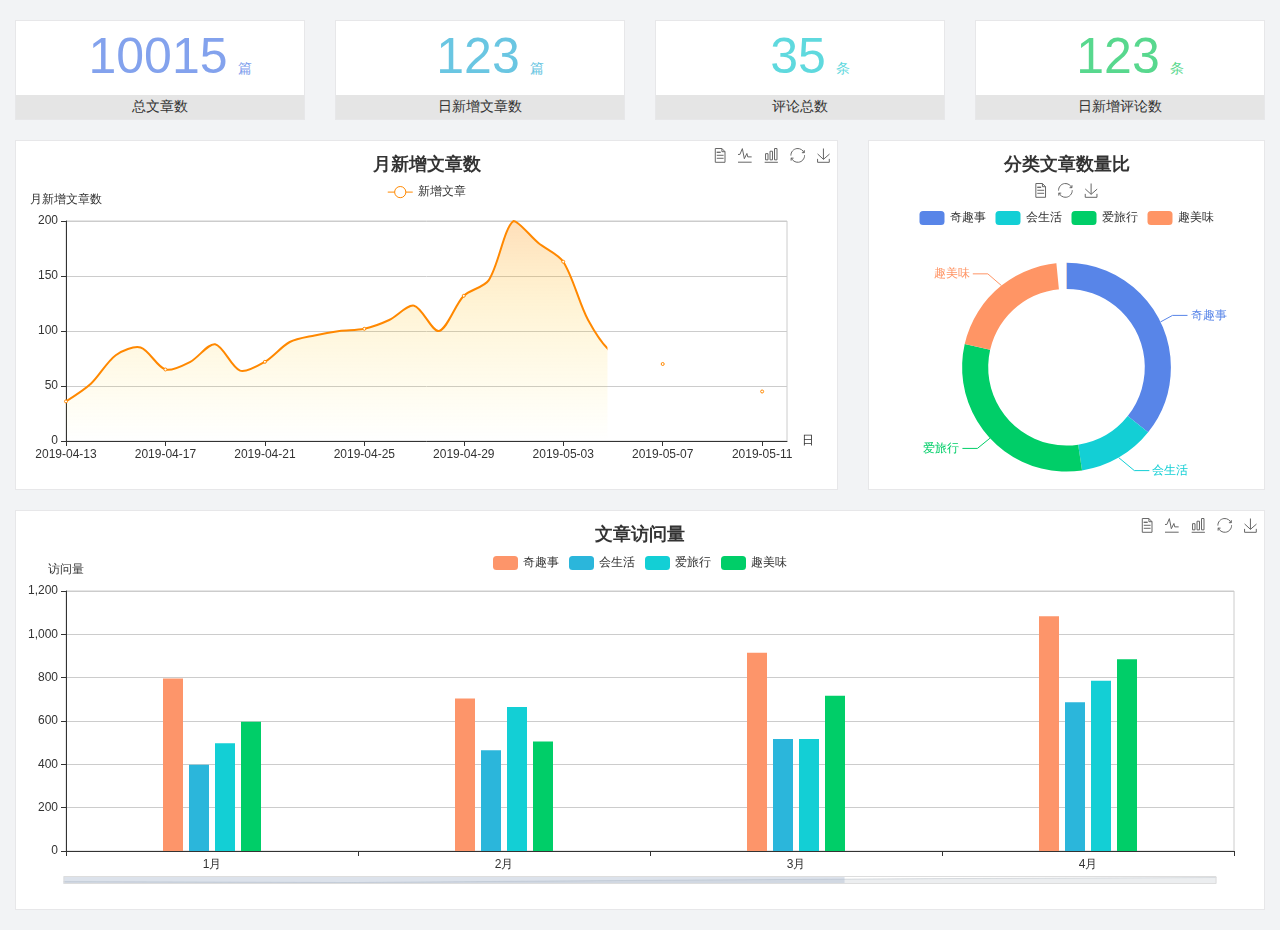
==== home/dashboard.html @ 7b5cfe66 "init project" ====
<!DOCTYPE html>
<html lang="en">

<head>
  <meta charset="UTF-8">
  <meta name="viewport" content="width=device-width, initial-scale=1.0">
  <meta http-equiv="X-UA-Compatible" content="ie=edge">
  <title>图表统计</title>
  <link rel="stylesheet" href="../../assets/lib/bootstrap.css" />
  <link rel="stylesheet" href="../../assets/lib/main.css" />
  <script src="../../assets/lib/jquery.js"></script>
  <script type="text/javascript" src="../../assets/lib/echarts.min.js"></script>
</head>

<body>
  <div class="container-fluid">
    <div class="row spannel_list">
      <div class="col-sm-3 col-xs-6">
        <div class="spannel">
          <em>10015</em><span>篇</span>
          <b>总文章数</b>
        </div>
      </div>
      <div class="col-sm-3 col-xs-6">
        <div class="spannel scolor01">
          <em>123</em><span>篇</span>
          <b>日新增文章数</b>
        </div>
      </div>
      <div class="col-sm-3 col-xs-6">
        <div class="spannel scolor02">
          <em>35</em><span>条</span>
          <b>评论总数</b>
        </div>
      </div>
      <div class="col-sm-3 col-xs-6">
        <div class="spannel scolor03">
          <em>123</em><span>条</span>
          <b>日新增评论数</b>
        </div>
      </div>
    </div>
  </div>

  <div class="container-fluid">
    <div class="row curve-pie">
      <div class="col-lg-8 col-md-8">
        <div class="gragh_pannel" id="curve_show"></div>
      </div>
      <div class="col-lg-4 col-md-4">
        <div class="gragh_pannel" id="pie_show"></div>
      </div>
    </div>
  </div>

  <div class="container-fluid">
    <div class="column_pannel" id="column_show"></div>
  </div>

  <script>
    var oChart = echarts.init(document.getElementById('curve_show'));
    var aList_all = [
      { 'count': 36, 'date': '2019-04-13' },
      { 'count': 52, 'date': '2019-04-14' },
      { 'count': 78, 'date': '2019-04-15' },
      { 'count': 85, 'date': '2019-04-16' },
      { 'count': 65, 'date': '2019-04-17' },
      { 'count': 72, 'date': '2019-04-18' },
      { 'count': 88, 'date': '2019-04-19' },
      { 'count': 64, 'date': '2019-04-20' },
      { 'count': 72, 'date': '2019-04-21' },
      { 'count': 90, 'date': '2019-04-22' },
      { 'count': 96, 'date': '2019-04-23' },
      { 'count': 100, 'date': '2019-04-24' },
      { 'count': 102, 'date': '2019-04-25' },
      { 'count': 110, 'date': '2019-04-26' },
      { 'count': 123, 'date': '2019-04-27' },
      { 'count': 100, 'date': '2019-04-28' },
      { 'count': 132, 'date': '2019-04-29' },
      { 'count': 146, 'date': '2019-04-30' },
      { 'count': 200, 'date': '2019-05-01' },
      { 'count': 180, 'date': '2019-05-02' },
      { 'count': 163, 'date': '2019-05-03' },
      { 'count': 110, 'date': '2019-05-04' },
      { 'count': 80, 'date': '2019-05-05' },
      { 'count': 82, 'date': '2019-05-06' },
      { 'count': 70, 'date': '2019-05-07' },
      { 'count': 65, 'date': '2019-05-08' },
      { 'count': 54, 'date': '2019-05-09' },
      { 'count': 40, 'date': '2019-05-10' },
      { 'count': 45, 'date': '2019-05-11' },
      { 'count': 38, 'date': '2019-05-12' },
    ];

    let aCount = [];
    let aDate = [];

    for (var i = 0; i < aList_all.length; i++) {
      aCount.push(aList_all[i].count);
      aDate.push(aList_all[i].date);
    }

    var chartopt = {
      title: {
        text: '月新增文章数',
        left: 'center',
        top: '10'
      },
      tooltip: {
        trigger: 'axis'
      },
      legend: {
        data: ['新增文章'],
        top: '40'
      },
      toolbox: {
        show: true,
        feature: {
          mark: { show: true },
          dataView: { show: true, readOnly: false },
          magicType: { show: true, type: ['line', 'bar'] },
          restore: { show: true },
          saveAsImage: { show: true }
        }
      },
      calculable: true,
      xAxis: [
        {
          name: '日',
          type: 'category',
          boundaryGap: false,
          data: aDate
        }
      ],
      yAxis: [
        {
          name: '月新增文章数',
          type: 'value'
        }
      ],
      series: [
        {
          name: '新增文章',
          type: 'line',
          smooth: true,
          itemStyle: { normal: { areaStyle: { type: 'default' }, color: '#f80' }, lineStyle: { color: '#f80' } },
          data: aCount
        }],
      areaStyle: {
        normal: {
          color: new echarts.graphic.LinearGradient(0, 0, 0, 1, [{
            offset: 0,
            color: 'rgba(255,136,0,0.39)'
          }, {
            offset: .34,
            color: 'rgba(255,180,0,0.25)'
          }, {
            offset: 1,
            color: 'rgba(255,222,0,0.00)'
          }])

        }
      },
      grid: {
        show: true,
        x: 50,
        x2: 50,
        y: 80,
        height: 220
      }
    };

    oChart.setOption(chartopt);


    var oPie = echarts.init(document.getElementById('pie_show'));
    var oPieopt =
    {
      title: {
        top: 10,
        text: '分类文章数量比',
        x: 'center'
      },
      tooltip: {
        trigger: 'item',
        formatter: "{a} <br/>{b} : {c} ({d}%)"
      },
      color: ['#5885e8', '#13cfd5', '#00ce68', '#ff9565'],
      legend: {
        x: 'center',
        top: 65,
        data: ['奇趣事', '会生活', '爱旅行', '趣美味']
      },
      toolbox: {
        show: true,
        x: 'center',
        top: 35,
        feature: {
          mark: { show: true },
          dataView: { show: true, readOnly: false },
          magicType: {
            show: true,
            type: ['pie', 'funnel'],
            option: {
              funnel: {
                x: '25%',
                width: '50%',
                funnelAlign: 'left',
                max: 1548
              }
            }
          },
          restore: { show: true },
          saveAsImage: { show: true }
        }
      },
      calculable: true,
      series: [
        {
          name: '访问来源',
          type: 'pie',
          radius: ['45%', '60%'],
          center: ['50%', '65%'],
          data: [
            { value: 300, name: '奇趣事' },
            { value: 100, name: '会生活' },
            { value: 260, name: '爱旅行' },
            { value: 180, name: '趣美味' }
          ]
        }
      ]
    };
    oPie.setOption(oPieopt);



    var oColumn = this.echarts.init(document.getElementById('column_show'));
    var oColumnopt =
    {
      title: {
        text: '文章访问量',
        left: 'center',
        top: '10'
      },
      tooltip: {
        trigger: 'axis'
      },
      legend: {
        data: ['奇趣事', '会生活', '爱旅行', '趣美味'],
        top: '40'
      },
      toolbox: {
        show: true,
        feature: {
          mark: { show: true },
          dataView: { show: true, readOnly: false },
          magicType: { show: true, type: ['line', 'bar'] },
          restore: { show: true },
          saveAsImage: { show: true }
        }
      },
      calculable: true,
      xAxis: [
        {
          type: 'category',
          data: ['1月', '2月', '3月', '4月', '5月']
        }
      ],
      yAxis: [
        {
          name: '访问量',
          type: 'value'
        }
      ],
      series: [
        {
          name: '奇趣事',
          type: 'bar',
          barWidth: 20,
          itemStyle: {
            normal: { areaStyle: { type: 'default' }, color: '#fd956a' }
          },
          data: [800, 708, 920, 1090, 1200]
        },
        {
          name: '会生活',
          type: 'bar',
          barWidth: 20,
          itemStyle: {
            normal: { areaStyle: { type: 'default' }, color: '#2bb6db' }
          },
          data: [400, 468, 520, 690, 800]
        },
        {
          name: '爱旅行',
          type: 'bar',
          barWidth: 20,
          itemStyle: {
            normal: { areaStyle: { type: 'default' }, color: '#13cfd5' }
          },
          data: [500, 668, 520, 790, 900]
        },
        {
          name: '趣美味',
          type: 'bar',
          barWidth: 20,
          itemStyle: {
            normal: { areaStyle: { type: 'default' }, color: '#00ce68' }
          },
          data: [600, 508, 720, 890, 1000]
        }
      ],
      grid: {
        show: true,
        x: 50,
        x2: 30,
        y: 80,
        height: 260
      },
      dataZoom: [//给x轴设置滚动条
        {
          start: 0,//默认为0
          end: 100 - 1000 / 31,//默认为100
          type: 'slider',
          show: true,
          xAxisIndex: [0],
          handleSize: 0,//滑动条的 左右2个滑动条的大小
          height: 8,//组件高度
          left: 45, //左边的距离
          right: 50,//右边的距离
          bottom: 26,//右边的距离
          handleColor: '#ddd',//h滑动图标的颜色
          handleStyle: {
            borderColor: "#cacaca",
            borderWidth: "1",
            shadowBlur: 2,
            background: "#ddd",
            shadowColor: "#ddd",
          }
        }]
    };
    oColumn.setOption(oColumnopt);
  </script>
</body>

</html>
---- assets/lib/main.css ----
body{
    font-family:'MicroSoft YaHei';
    background-color: #f2f3f5;
}
.main_wrap{
    position:fixed;
    width:100%;
    height:100%;
    left:0px;
    top:0px;
    background:url('../images/login_bg.jpg'); 
    background-size:100% 100%; 
  }
.header{
    width:1200px;
    overflow: hidden;
    margin:20px auto 0;
}
.heade .logo{
    float: left;
}
.header .copyright{
    float:right;
    font-size:12px;
    color:#fff;
    text-align:right;
    line-height:20px;
    margin-top:10px;
}
.login_form_con{
    position:absolute;
    left:50%;
    top:50%;
    margin-left:-200px;
    margin-top:-155px;
    width:400px;
    height:310px;
    background-color: #edeff0;
}

.login_form{
    position: relative;
}

.login_form .icon-user{
    position:absolute;
    font-size:16px;
    color:#999;
    left:46px;
    top:12px;
}
.login_form .icon-key{
    position:absolute;
    font-size:18px;
    color:#999;
    left:46px;
    top:78px;
}
.login_title{
    height:60px;
    background:url('../images/login_title.png') center center no-repeat #fff;
}
.input_txt,.input_pass,.input_sub{
    display:block;
    width:334px;
    height:37px;
    padding:0px;
    text-indent:40px;
    border:1px solid #ddd;
    margin:27px auto 0;
    outline:none;
}
.input_sub{
    margin-top:40px;
    height:42px;
    background-color: #19b9e7;
    text-indent:0px;
    font-size:18px;
    color:#fff;
    cursor: pointer;
}
.input_sub:hover{
    background-color: #08a0cc;
}

.sider{
    position:fixed;
    left:0;
    top:0;
    bottom:0;
    width:210px;
    background-color: #323745;
}
.sider .logo{
    display:block;
    height:56px;
    background-color: #242732;
    overflow: hidden;
}
.sider .logo img{
    display:block;
    margin:6px auto 0;
}
.user_info{
    height:79px;
    border-bottom:1px solid #5a5e6b;
}

.user_info img{
    float: left;
    width:40px;
    height:40px;
    border-radius:20px;
    margin:19px 0 0 30px;
}
.user_info span{
    float: left;
    width:120px;
    font-size:12px;
    color:#fff;
    margin:23px 0 0 20px;
}
.user_info b{
    float: left;
    width: 120px;
    font-weight:normal;
    font-size:12px;
    color:#adafb5;
    margin:2px 0 0 20px;
}

.menu .level01{
    height:50px;
    line-height:50px;
}
.menu .level01 a{
    display:block;
    height:50px;
    font-size:12px;
    color:#adafb5;
    overflow: hidden;
}
.menu .level01.active a{
    background-color: #1378f0;
    color:#fff;
}
.menu .level01.active i{
    color:#fff;
}

.menu .level01 a:hover{
    background-color: #1378f0;
    color:#fff;
}
.menu .level01 a:hover i{
    color:#fff;
}
.menu .level01 i{
    color:#61646f;
    font-size:22px;
    float: left;
    margin-left:26px;
}
.menu .level01 span{
    float: left;
    margin-left:10px;
}
.menu .level01 b{
    float: right;
    margin-right:20px;
    font-weight:normal;
    transform:rotate(90deg);
    transition:all 500ms ease;
}

.menu .level01 .rotate0{
    transform:rotate(0deg);
}

.menu .level02{
    background: #242732;
    display:none;
}


.menu .level02 li{
    height:40px;
    line-height:40px;
}
.menu .level02 li a{
    display:block;
    height:40px;
    font-size:12px;
    color:#adafb5;
    overflow: hidden;
}

.menu .level02 li a:hover{
    background-color: #1378f0;
    color:#fff;
}

.menu .level02 li i{
    font-size:12px;
    float: left;
    margin-left:60px;
}
.menu .level02 li span{
    font-size:12px;
    float: left;
    margin-left:5px;
}

.menu .level02 .active a{
    color:#ffae00;
}

.header_bar{
    position:fixed;
    left:210px;
    right:0;
    top:0;
    height:56px;
    background-color: #fff;
}

.main{
    position:fixed;
    left:210px;
    top:56px;
    right:0;
    bottom:0;
    background-color: #f2f3f5;
}

.search_form{
    width:218px;
    height:33px;
    border:1px solid #ddd;
    background-color: #f2f3f5;
    border-radius:16px;
    float: left;
    margin:12px 0 0 27px;
}

.search_form input{
    padding:0px;
    margin:0px;
    border:0px;
    float: left;
    background-color: #f2f3f5;
    font-size:12px;
    width:175px;
    height:31px;
    margin-left:12px;
    outline:none;
   
}

.search_form .icon-search{
    line-height:33px;
    cursor: pointer;
    font-size:18px;
    color:#abaebb;
}
.user_center_link{
    float:right;

}
.user_center_link a{
    line-height:56px;
    font-size:12px;
    color:#999;
    margin-right:15px;
}
.user_center_link a:hover{
    color:#ffae00
}

.user_center_link img{
    width:42px;
    height:42px;
    border-radius:32px;
    margin-right:10px;
}

.spannel_list{
    margin-top:20px;
}

.spannel{
	height:100px;
	overflow:hidden;
	text-align:center;
    position:relative;
    background-color: #fff;
    border:1px solid #e7e7e9;
    margin-bottom:20px;
}

.spannel em{
    font-style:normal;
	font-size:50px;
	line-height:50px;
	display:inline-block;
	margin:10px 0 0 20px;
	font-family:'Arial';
	color:#83a2ed;
}

.spannel span{
	font-size:14px;
	display:inline-block;
	color:#83a2ed;
	margin-left:10px;
}

.spannel b{
	position:absolute;
	left:0;
	bottom:0;
	width:100%;
	line-height:24px;
	background:#e5e5e5;
	color:#333;
	font-size:14px;
	font-weight:normal;
}

.scolor01 em,.scolor01 span{
	color:#6ac6e2;
}

.scolor02 em,.scolor02 span{
	color:#5fd9de;
}

.scolor03 em,.scolor03 span{
	color:#58d88e;
}


.gragh_pannel{
    height:350px;
    border:1px solid #e7e7e9;
    background-color: #fff!important; 
    margin-bottom:20px;  
}

.column_pannel{
    margin-bottom:20px;
    height:400px;
    border:1px solid #e7e7e9;
    background-color: #fff!important;   
}

.common_title{
    line-height:42px;
    background-color: #fbfbfb;
    border:1px solid #e7e7e9;
    margin-top:20px;
    text-indent: 15px;
    font-size:14px;
    color:#333;
}

.common_con{
    border:1px solid #e7e7e9;
    border-top:0px;
    background-color: #fff;
    padding-bottom:20px;
    margin-bottom:20px;
}
.opt_btns{
    margin-top:20px;
}

.mp20{
    margin-top:20px;
}

.pagination{   
   margin:0;
}

.article_form{
    margin-top:20px;
}

.form-group{
    margin-bottom:25px;
}

.form-group label{
    font-weight:normal;
    color:#666;
}

.icon-icondate{
    line-height:16px;
}

.user_pic{
    width:100px;
    height:100px;
    margin-bottom:10px;
}

.article_cover{
    width:200px;
    height:200px;
    margin-bottom:10px;
}
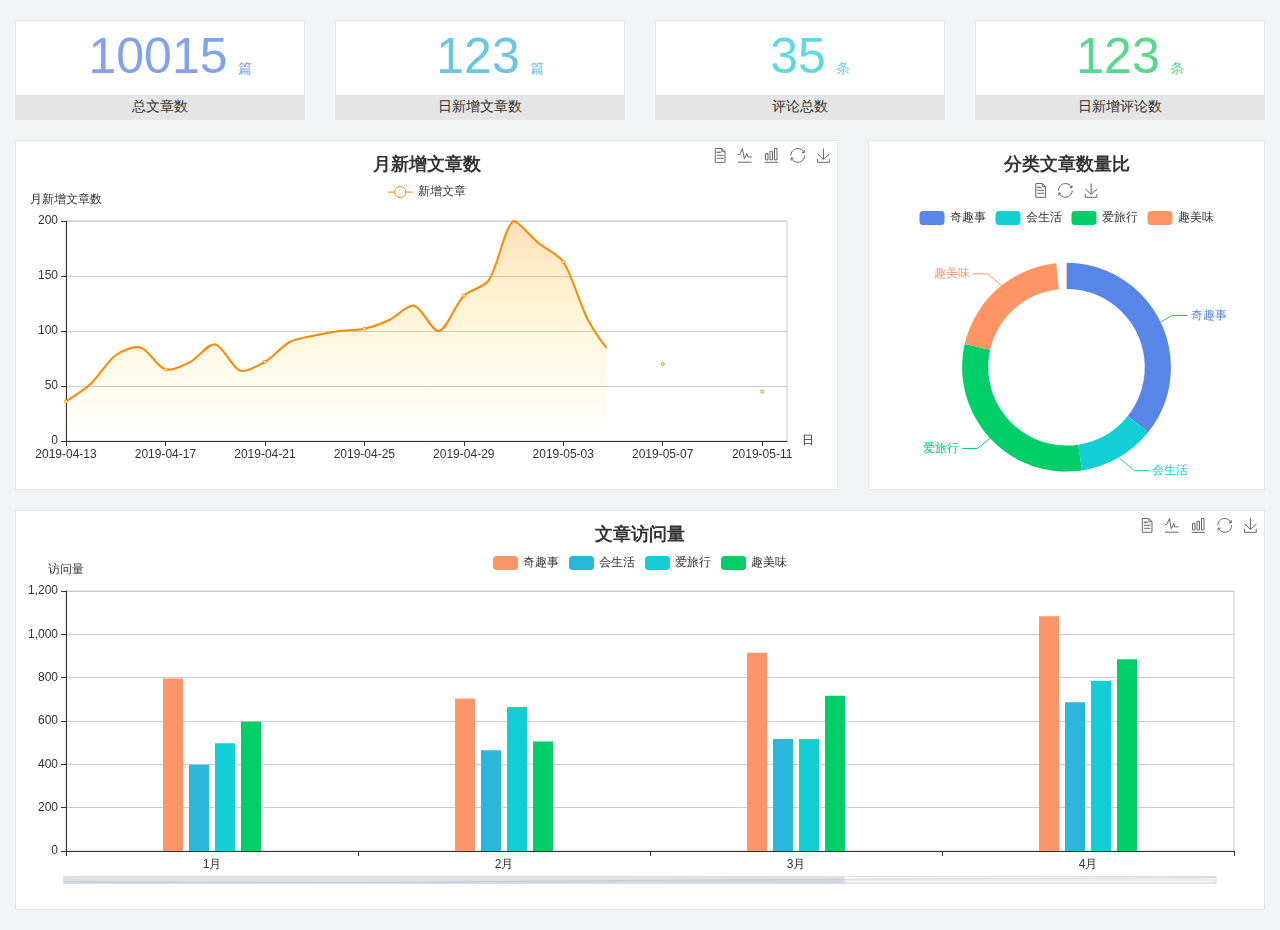
==== commit a6de398b: "完成了主页功能的开发" ====
--- a/home/dashboard.html
+++ b/home/dashboard.html
@@ -2,345 +2,458 @@
 <html lang="en">
 
 <head>
-  <meta charset="UTF-8">
-  <meta name="viewport" content="width=device-width, initial-scale=1.0">
-  <meta http-equiv="X-UA-Compatible" content="ie=edge">
-  <title>图表统计</title>
-  <link rel="stylesheet" href="../../assets/lib/bootstrap.css" />
-  <link rel="stylesheet" href="../../assets/lib/main.css" />
-  <script src="../../assets/lib/jquery.js"></script>
-  <script type="text/javascript" src="../../assets/lib/echarts.min.js"></script>
+    <meta charset="UTF-8">
+    <meta name="viewport" content="width=device-width, initial-scale=1.0">
+    <meta http-equiv="X-UA-Compatible" content="ie=edge">
+    <title>图表统计</title>
+    <!-- <link rel="stylesheet" href="../../assets/lib/bootstrap.css" /> -->
+    <link rel="stylesheet" href="../assets/lib/bootstrap.css">
+    <link rel="stylesheet" href="../assets/lib/main.css" />
+    <script src="../assets/lib/jquery.js"></script>
+    <script type="text/javascript" src="../assets/lib/echarts.min.js"></script>
 </head>
 
 <body>
-  <div class="container-fluid">
-    <div class="row spannel_list">
-      <div class="col-sm-3 col-xs-6">
-        <div class="spannel">
-          <em>10015</em><span>篇</span>
-          <b>总文章数</b>
+    <div class="container-fluid">
+        <div class="row spannel_list">
+            <div class="col-sm-3 col-xs-6">
+                <div class="spannel">
+                    <em>10015</em><span>篇</span>
+                    <b>总文章数</b>
+                </div>
+            </div>
+            <div class="col-sm-3 col-xs-6">
+                <div class="spannel scolor01">
+                    <em>123</em><span>篇</span>
+                    <b>日新增文章数</b>
+                </div>
+            </div>
+            <div class="col-sm-3 col-xs-6">
+                <div class="spannel scolor02">
+                    <em>35</em><span>条</span>
+                    <b>评论总数</b>
+                </div>
+            </div>
+            <div class="col-sm-3 col-xs-6">
+                <div class="spannel scolor03">
+                    <em>123</em><span>条</span>
+                    <b>日新增评论数</b>
+                </div>
+            </div>
         </div>
-      </div>
-      <div class="col-sm-3 col-xs-6">
-        <div class="spannel scolor01">
-          <em>123</em><span>篇</span>
-          <b>日新增文章数</b>
+    </div>
+
+    <div class="container-fluid">
+        <div class="row curve-pie">
+            <div class="col-lg-8 col-md-8">
+                <div class="gragh_pannel" id="curve_show"></div>
+            </div>
+            <div class="col-lg-4 col-md-4">
+                <div class="gragh_pannel" id="pie_show"></div>
+            </div>
         </div>
-      </div>
-      <div class="col-sm-3 col-xs-6">
-        <div class="spannel scolor02">
-          <em>35</em><span>条</span>
-          <b>评论总数</b>
-        </div>
-      </div>
-      <div class="col-sm-3 col-xs-6">
-        <div class="spannel scolor03">
-          <em>123</em><span>条</span>
-          <b>日新增评论数</b>
-        </div>
-      </div>
     </div>
-  </div>
-
-  <div class="container-fluid">
-    <div class="row curve-pie">
-      <div class="col-lg-8 col-md-8">
-        <div class="gragh_pannel" id="curve_show"></div>
-      </div>
-      <div class="col-lg-4 col-md-4">
-        <div class="gragh_pannel" id="pie_show"></div>
-      </div>
+
+    <div class="container-fluid">
+        <div class="column_pannel" id="column_show"></div>
     </div>
-  </div>
-
-  <div class="container-fluid">
-    <div class="column_pannel" id="column_show"></div>
-  </div>
-
-  <script>
-    var oChart = echarts.init(document.getElementById('curve_show'));
-    var aList_all = [
-      { 'count': 36, 'date': '2019-04-13' },
-      { 'count': 52, 'date': '2019-04-14' },
-      { 'count': 78, 'date': '2019-04-15' },
-      { 'count': 85, 'date': '2019-04-16' },
-      { 'count': 65, 'date': '2019-04-17' },
-      { 'count': 72, 'date': '2019-04-18' },
-      { 'count': 88, 'date': '2019-04-19' },
-      { 'count': 64, 'date': '2019-04-20' },
-      { 'count': 72, 'date': '2019-04-21' },
-      { 'count': 90, 'date': '2019-04-22' },
-      { 'count': 96, 'date': '2019-04-23' },
-      { 'count': 100, 'date': '2019-04-24' },
-      { 'count': 102, 'date': '2019-04-25' },
-      { 'count': 110, 'date': '2019-04-26' },
-      { 'count': 123, 'date': '2019-04-27' },
-      { 'count': 100, 'date': '2019-04-28' },
-      { 'count': 132, 'date': '2019-04-29' },
-      { 'count': 146, 'date': '2019-04-30' },
-      { 'count': 200, 'date': '2019-05-01' },
-      { 'count': 180, 'date': '2019-05-02' },
-      { 'count': 163, 'date': '2019-05-03' },
-      { 'count': 110, 'date': '2019-05-04' },
-      { 'count': 80, 'date': '2019-05-05' },
-      { 'count': 82, 'date': '2019-05-06' },
-      { 'count': 70, 'date': '2019-05-07' },
-      { 'count': 65, 'date': '2019-05-08' },
-      { 'count': 54, 'date': '2019-05-09' },
-      { 'count': 40, 'date': '2019-05-10' },
-      { 'count': 45, 'date': '2019-05-11' },
-      { 'count': 38, 'date': '2019-05-12' },
-    ];
-
-    let aCount = [];
-    let aDate = [];
-
-    for (var i = 0; i < aList_all.length; i++) {
-      aCount.push(aList_all[i].count);
-      aDate.push(aList_all[i].date);
-    }
-
-    var chartopt = {
-      title: {
-        text: '月新增文章数',
-        left: 'center',
-        top: '10'
-      },
-      tooltip: {
-        trigger: 'axis'
-      },
-      legend: {
-        data: ['新增文章'],
-        top: '40'
-      },
-      toolbox: {
-        show: true,
-        feature: {
-          mark: { show: true },
-          dataView: { show: true, readOnly: false },
-          magicType: { show: true, type: ['line', 'bar'] },
-          restore: { show: true },
-          saveAsImage: { show: true }
+
+    <script>
+        var oChart = echarts.init(document.getElementById('curve_show'));
+        var aList_all = [{
+            'count': 36,
+            'date': '2019-04-13'
+        }, {
+            'count': 52,
+            'date': '2019-04-14'
+        }, {
+            'count': 78,
+            'date': '2019-04-15'
+        }, {
+            'count': 85,
+            'date': '2019-04-16'
+        }, {
+            'count': 65,
+            'date': '2019-04-17'
+        }, {
+            'count': 72,
+            'date': '2019-04-18'
+        }, {
+            'count': 88,
+            'date': '2019-04-19'
+        }, {
+            'count': 64,
+            'date': '2019-04-20'
+        }, {
+            'count': 72,
+            'date': '2019-04-21'
+        }, {
+            'count': 90,
+            'date': '2019-04-22'
+        }, {
+            'count': 96,
+            'date': '2019-04-23'
+        }, {
+            'count': 100,
+            'date': '2019-04-24'
+        }, {
+            'count': 102,
+            'date': '2019-04-25'
+        }, {
+            'count': 110,
+            'date': '2019-04-26'
+        }, {
+            'count': 123,
+            'date': '2019-04-27'
+        }, {
+            'count': 100,
+            'date': '2019-04-28'
+        }, {
+            'count': 132,
+            'date': '2019-04-29'
+        }, {
+            'count': 146,
+            'date': '2019-04-30'
+        }, {
+            'count': 200,
+            'date': '2019-05-01'
+        }, {
+            'count': 180,
+            'date': '2019-05-02'
+        }, {
+            'count': 163,
+            'date': '2019-05-03'
+        }, {
+            'count': 110,
+            'date': '2019-05-04'
+        }, {
+            'count': 80,
+            'date': '2019-05-05'
+        }, {
+            'count': 82,
+            'date': '2019-05-06'
+        }, {
+            'count': 70,
+            'date': '2019-05-07'
+        }, {
+            'count': 65,
+            'date': '2019-05-08'
+        }, {
+            'count': 54,
+            'date': '2019-05-09'
+        }, {
+            'count': 40,
+            'date': '2019-05-10'
+        }, {
+            'count': 45,
+            'date': '2019-05-11'
+        }, {
+            'count': 38,
+            'date': '2019-05-12'
+        }, ];
+
+        let aCount = [];
+        let aDate = [];
+
+        for (var i = 0; i < aList_all.length; i++) {
+            aCount.push(aList_all[i].count);
+            aDate.push(aList_all[i].date);
         }
-      },
-      calculable: true,
-      xAxis: [
-        {
-          name: '日',
-          type: 'category',
-          boundaryGap: false,
-          data: aDate
-        }
-      ],
-      yAxis: [
-        {
-          name: '月新增文章数',
-          type: 'value'
-        }
-      ],
-      series: [
-        {
-          name: '新增文章',
-          type: 'line',
-          smooth: true,
-          itemStyle: { normal: { areaStyle: { type: 'default' }, color: '#f80' }, lineStyle: { color: '#f80' } },
-          data: aCount
-        }],
-      areaStyle: {
-        normal: {
-          color: new echarts.graphic.LinearGradient(0, 0, 0, 1, [{
-            offset: 0,
-            color: 'rgba(255,136,0,0.39)'
-          }, {
-            offset: .34,
-            color: 'rgba(255,180,0,0.25)'
-          }, {
-            offset: 1,
-            color: 'rgba(255,222,0,0.00)'
-          }])
-
-        }
-      },
-      grid: {
-        show: true,
-        x: 50,
-        x2: 50,
-        y: 80,
-        height: 220
-      }
-    };
-
-    oChart.setOption(chartopt);
-
-
-    var oPie = echarts.init(document.getElementById('pie_show'));
-    var oPieopt =
-    {
-      title: {
-        top: 10,
-        text: '分类文章数量比',
-        x: 'center'
-      },
-      tooltip: {
-        trigger: 'item',
-        formatter: "{a} <br/>{b} : {c} ({d}%)"
-      },
-      color: ['#5885e8', '#13cfd5', '#00ce68', '#ff9565'],
-      legend: {
-        x: 'center',
-        top: 65,
-        data: ['奇趣事', '会生活', '爱旅行', '趣美味']
-      },
-      toolbox: {
-        show: true,
-        x: 'center',
-        top: 35,
-        feature: {
-          mark: { show: true },
-          dataView: { show: true, readOnly: false },
-          magicType: {
-            show: true,
-            type: ['pie', 'funnel'],
-            option: {
-              funnel: {
-                x: '25%',
-                width: '50%',
-                funnelAlign: 'left',
-                max: 1548
-              }
+
+        var chartopt = {
+            title: {
+                text: '月新增文章数',
+                left: 'center',
+                top: '10'
+            },
+            tooltip: {
+                trigger: 'axis'
+            },
+            legend: {
+                data: ['新增文章'],
+                top: '40'
+            },
+            toolbox: {
+                show: true,
+                feature: {
+                    mark: {
+                        show: true
+                    },
+                    dataView: {
+                        show: true,
+                        readOnly: false
+                    },
+                    magicType: {
+                        show: true,
+                        type: ['line', 'bar']
+                    },
+                    restore: {
+                        show: true
+                    },
+                    saveAsImage: {
+                        show: true
+                    }
+                }
+            },
+            calculable: true,
+            xAxis: [{
+                name: '日',
+                type: 'category',
+                boundaryGap: false,
+                data: aDate
+            }],
+            yAxis: [{
+                name: '月新增文章数',
+                type: 'value'
+            }],
+            series: [{
+                name: '新增文章',
+                type: 'line',
+                smooth: true,
+                itemStyle: {
+                    normal: {
+                        areaStyle: {
+                            type: 'default'
+                        },
+                        color: '#f80'
+                    },
+                    lineStyle: {
+                        color: '#f80'
+                    }
+                },
+                data: aCount
+            }],
+            areaStyle: {
+                normal: {
+                    color: new echarts.graphic.LinearGradient(0, 0, 0, 1, [{
+                        offset: 0,
+                        color: 'rgba(255,136,0,0.39)'
+                    }, {
+                        offset: .34,
+                        color: 'rgba(255,180,0,0.25)'
+                    }, {
+                        offset: 1,
+                        color: 'rgba(255,222,0,0.00)'
+                    }])
+
+                }
+            },
+            grid: {
+                show: true,
+                x: 50,
+                x2: 50,
+                y: 80,
+                height: 220
             }
-          },
-          restore: { show: true },
-          saveAsImage: { show: true }
-        }
-      },
-      calculable: true,
-      series: [
-        {
-          name: '访问来源',
-          type: 'pie',
-          radius: ['45%', '60%'],
-          center: ['50%', '65%'],
-          data: [
-            { value: 300, name: '奇趣事' },
-            { value: 100, name: '会生活' },
-            { value: 260, name: '爱旅行' },
-            { value: 180, name: '趣美味' }
-          ]
-        }
-      ]
-    };
-    oPie.setOption(oPieopt);
-
-
-
-    var oColumn = this.echarts.init(document.getElementById('column_show'));
-    var oColumnopt =
-    {
-      title: {
-        text: '文章访问量',
-        left: 'center',
-        top: '10'
-      },
-      tooltip: {
-        trigger: 'axis'
-      },
-      legend: {
-        data: ['奇趣事', '会生活', '爱旅行', '趣美味'],
-        top: '40'
-      },
-      toolbox: {
-        show: true,
-        feature: {
-          mark: { show: true },
-          dataView: { show: true, readOnly: false },
-          magicType: { show: true, type: ['line', 'bar'] },
-          restore: { show: true },
-          saveAsImage: { show: true }
-        }
-      },
-      calculable: true,
-      xAxis: [
-        {
-          type: 'category',
-          data: ['1月', '2月', '3月', '4月', '5月']
-        }
-      ],
-      yAxis: [
-        {
-          name: '访问量',
-          type: 'value'
-        }
-      ],
-      series: [
-        {
-          name: '奇趣事',
-          type: 'bar',
-          barWidth: 20,
-          itemStyle: {
-            normal: { areaStyle: { type: 'default' }, color: '#fd956a' }
-          },
-          data: [800, 708, 920, 1090, 1200]
-        },
-        {
-          name: '会生活',
-          type: 'bar',
-          barWidth: 20,
-          itemStyle: {
-            normal: { areaStyle: { type: 'default' }, color: '#2bb6db' }
-          },
-          data: [400, 468, 520, 690, 800]
-        },
-        {
-          name: '爱旅行',
-          type: 'bar',
-          barWidth: 20,
-          itemStyle: {
-            normal: { areaStyle: { type: 'default' }, color: '#13cfd5' }
-          },
-          data: [500, 668, 520, 790, 900]
-        },
-        {
-          name: '趣美味',
-          type: 'bar',
-          barWidth: 20,
-          itemStyle: {
-            normal: { areaStyle: { type: 'default' }, color: '#00ce68' }
-          },
-          data: [600, 508, 720, 890, 1000]
-        }
-      ],
-      grid: {
-        show: true,
-        x: 50,
-        x2: 30,
-        y: 80,
-        height: 260
-      },
-      dataZoom: [//给x轴设置滚动条
-        {
-          start: 0,//默认为0
-          end: 100 - 1000 / 31,//默认为100
-          type: 'slider',
-          show: true,
-          xAxisIndex: [0],
-          handleSize: 0,//滑动条的 左右2个滑动条的大小
-          height: 8,//组件高度
-          left: 45, //左边的距离
-          right: 50,//右边的距离
-          bottom: 26,//右边的距离
-          handleColor: '#ddd',//h滑动图标的颜色
-          handleStyle: {
-            borderColor: "#cacaca",
-            borderWidth: "1",
-            shadowBlur: 2,
-            background: "#ddd",
-            shadowColor: "#ddd",
-          }
-        }]
-    };
-    oColumn.setOption(oColumnopt);
-  </script>
+        };
+
+        oChart.setOption(chartopt);
+
+
+        var oPie = echarts.init(document.getElementById('pie_show'));
+        var oPieopt = {
+            title: {
+                top: 10,
+                text: '分类文章数量比',
+                x: 'center'
+            },
+            tooltip: {
+                trigger: 'item',
+                formatter: "{a} <br/>{b} : {c} ({d}%)"
+            },
+            color: ['#5885e8', '#13cfd5', '#00ce68', '#ff9565'],
+            legend: {
+                x: 'center',
+                top: 65,
+                data: ['奇趣事', '会生活', '爱旅行', '趣美味']
+            },
+            toolbox: {
+                show: true,
+                x: 'center',
+                top: 35,
+                feature: {
+                    mark: {
+                        show: true
+                    },
+                    dataView: {
+                        show: true,
+                        readOnly: false
+                    },
+                    magicType: {
+                        show: true,
+                        type: ['pie', 'funnel'],
+                        option: {
+                            funnel: {
+                                x: '25%',
+                                width: '50%',
+                                funnelAlign: 'left',
+                                max: 1548
+                            }
+                        }
+                    },
+                    restore: {
+                        show: true
+                    },
+                    saveAsImage: {
+                        show: true
+                    }
+                }
+            },
+            calculable: true,
+            series: [{
+                name: '访问来源',
+                type: 'pie',
+                radius: ['45%', '60%'],
+                center: ['50%', '65%'],
+                data: [{
+                    value: 300,
+                    name: '奇趣事'
+                }, {
+                    value: 100,
+                    name: '会生活'
+                }, {
+                    value: 260,
+                    name: '爱旅行'
+                }, {
+                    value: 180,
+                    name: '趣美味'
+                }]
+            }]
+        };
+        oPie.setOption(oPieopt);
+
+
+
+        var oColumn = this.echarts.init(document.getElementById('column_show'));
+        var oColumnopt = {
+            title: {
+                text: '文章访问量',
+                left: 'center',
+                top: '10'
+            },
+            tooltip: {
+                trigger: 'axis'
+            },
+            legend: {
+                data: ['奇趣事', '会生活', '爱旅行', '趣美味'],
+                top: '40'
+            },
+            toolbox: {
+                show: true,
+                feature: {
+                    mark: {
+                        show: true
+                    },
+                    dataView: {
+                        show: true,
+                        readOnly: false
+                    },
+                    magicType: {
+                        show: true,
+                        type: ['line', 'bar']
+                    },
+                    restore: {
+                        show: true
+                    },
+                    saveAsImage: {
+                        show: true
+                    }
+                }
+            },
+            calculable: true,
+            xAxis: [{
+                type: 'category',
+                data: ['1月', '2月', '3月', '4月', '5月']
+            }],
+            yAxis: [{
+                name: '访问量',
+                type: 'value'
+            }],
+            series: [{
+                name: '奇趣事',
+                type: 'bar',
+                barWidth: 20,
+                itemStyle: {
+                    normal: {
+                        areaStyle: {
+                            type: 'default'
+                        },
+                        color: '#fd956a'
+                    }
+                },
+                data: [800, 708, 920, 1090, 1200]
+            }, {
+                name: '会生活',
+                type: 'bar',
+                barWidth: 20,
+                itemStyle: {
+                    normal: {
+                        areaStyle: {
+                            type: 'default'
+                        },
+                        color: '#2bb6db'
+                    }
+                },
+                data: [400, 468, 520, 690, 800]
+            }, {
+                name: '爱旅行',
+                type: 'bar',
+                barWidth: 20,
+                itemStyle: {
+                    normal: {
+                        areaStyle: {
+                            type: 'default'
+                        },
+                        color: '#13cfd5'
+                    }
+                },
+                data: [500, 668, 520, 790, 900]
+            }, {
+                name: '趣美味',
+                type: 'bar',
+                barWidth: 20,
+                itemStyle: {
+                    normal: {
+                        areaStyle: {
+                            type: 'default'
+                        },
+                        color: '#00ce68'
+                    }
+                },
+                data: [600, 508, 720, 890, 1000]
+            }],
+            grid: {
+                show: true,
+                x: 50,
+                x2: 30,
+                y: 80,
+                height: 260
+            },
+            dataZoom: [ //给x轴设置滚动条
+                {
+                    start: 0, //默认为0
+                    end: 100 - 1000 / 31, //默认为100
+                    type: 'slider',
+                    show: true,
+                    xAxisIndex: [0],
+                    handleSize: 0, //滑动条的 左右2个滑动条的大小
+                    height: 8, //组件高度
+                    left: 45, //左边的距离
+                    right: 50, //右边的距离
+                    bottom: 26, //右边的距离
+                    handleColor: '#ddd', //h滑动图标的颜色
+                    handleStyle: {
+                        borderColor: "#cacaca",
+                        borderWidth: "1",
+                        shadowBlur: 2,
+                        background: "#ddd",
+                        shadowColor: "#ddd",
+                    }
+                }
+            ]
+        };
+        oColumn.setOption(oColumnopt);
+    </script>
 </body>
 
 </html>